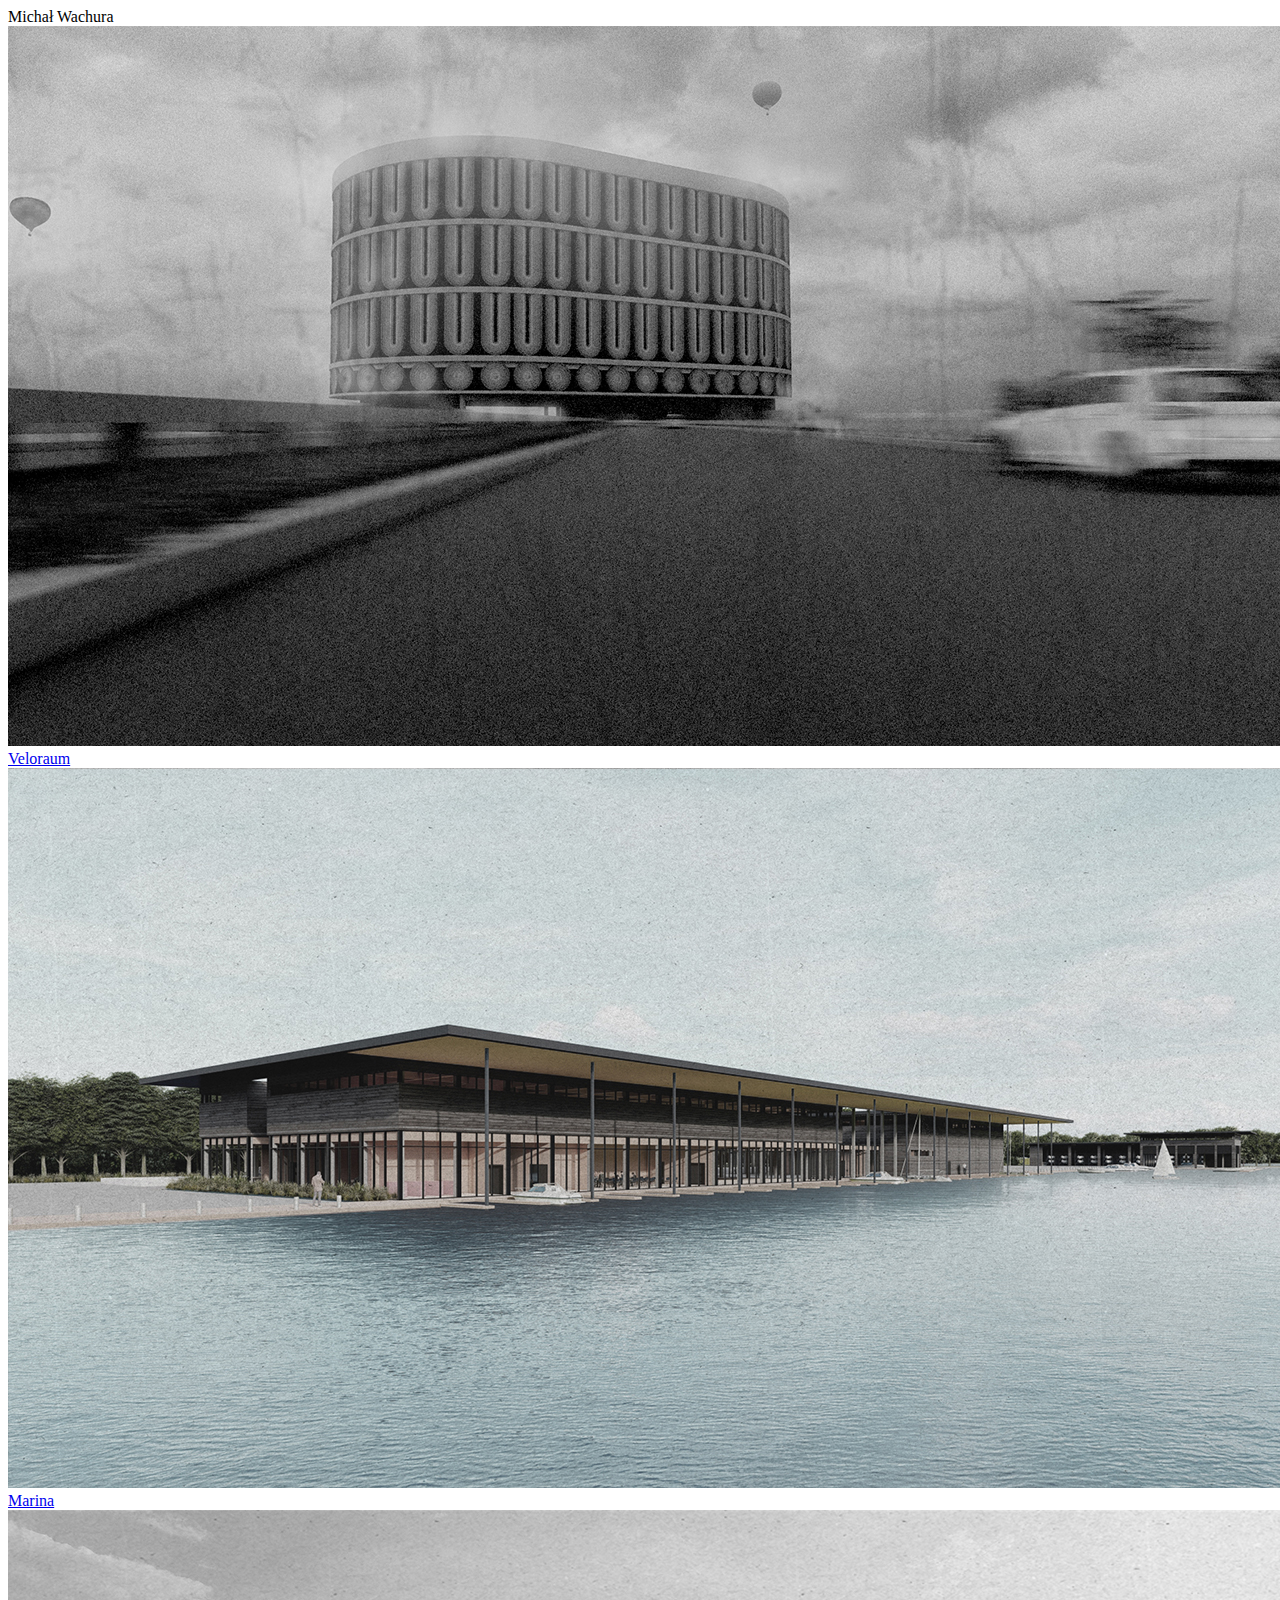
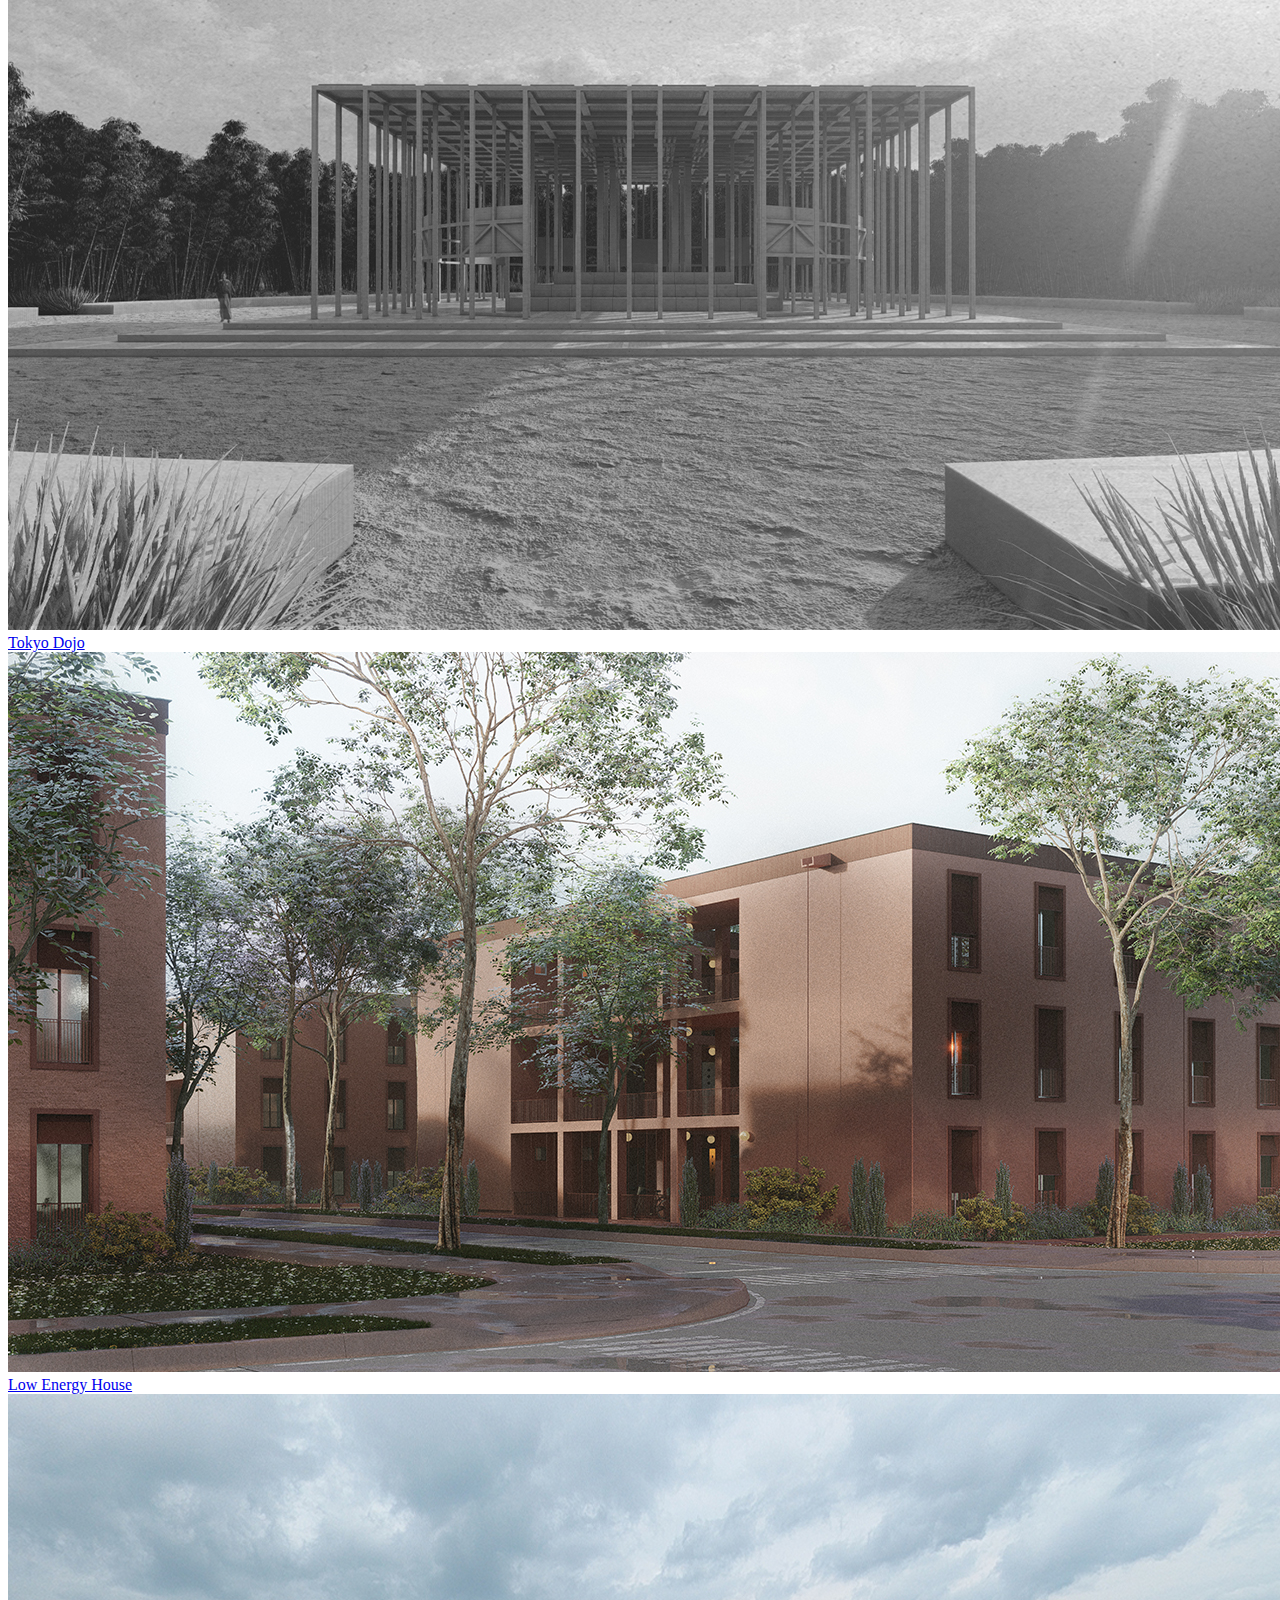
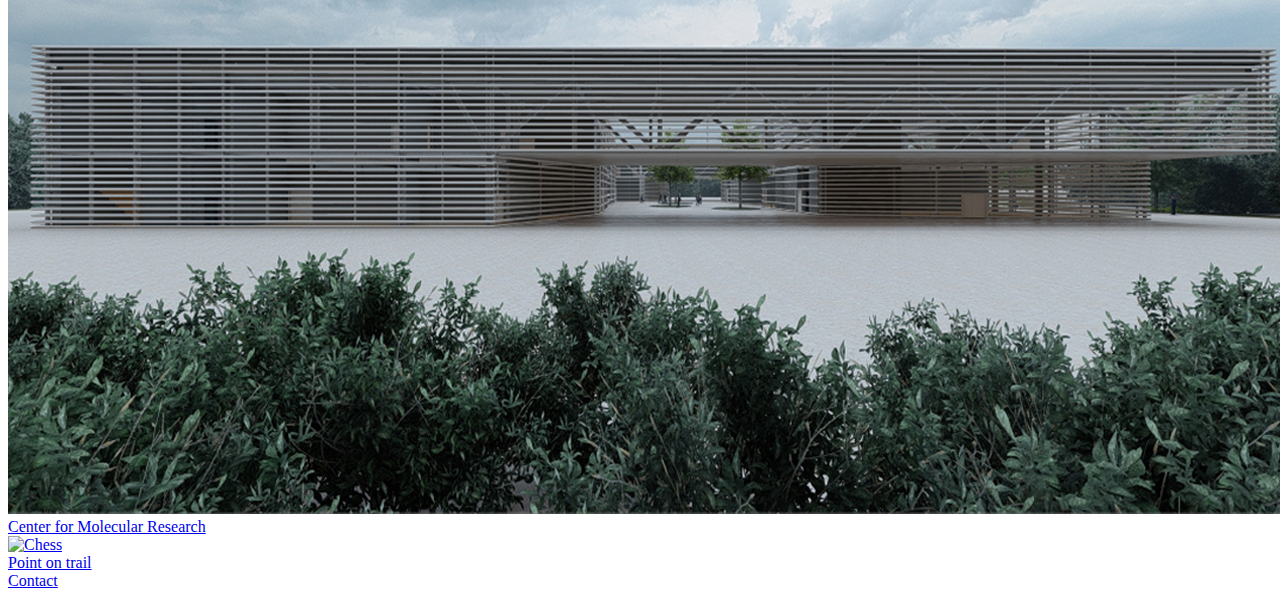
==== index.html @ 65151a2c "change path to folder from "/thumb" to 'thumb'" ====
<!DOCTYPE html>
<html lang="pl">

<head>
  <meta charset="UTF-8">
  <meta name="viewport" content="width=device-width, initial-scale=1.0">
  <link rel="stylesheet" href="https://cdnjs.cloudflare.com/ajax/libs/font-awesome/6.4.2/css/all.min.css"
    integrity="sha512-z3gLpd7yknf1YoNbCzqRKc4qyor8gaKU1qmn+CShxbuBusANI9QpRohGBreCFkKxLhei6S9CQXFEbbKuqLg0DA=="
    crossorigin="anonymous" referrerpolicy="no-referrer" />
  <link rel="icon" type="image/x-icon" href="/favicon/favicon.ico">
  <link rel="stylesheet" href="main.css">
  <title>Renderings Portfolio</title>
</head>

<body>
  <header class="header">Michał Wachura</header>
    <section class="section" id="section--1">
    <div class="container">
      <div class="container__project">
        <a href="/html/veloraum.html" class="container__project__link">
          <img src="thumb/1_Veloraum_Thumb.jpg" alt="Veloraum" class="container__project__img">
          <div class="container__project__overlay">
            <div class="overlay__text">Veloraum</div>
            <!-- <img class="overlay__img"src="/icon_graphics/sarp_icons_overlay.png" alt="" > -->
          </div>
        </a>
      </div>
      <div class="container__project">
        <a href="/html/marina.html" class="container__project__link">
          <img src="thumb/2_Marina_Thumb.jpg" alt="Marina" class="container__project__img">
          <div class="container__project__overlay">
            <div class="overlay__text">Marina</div>
          </div>
        </a>
      </div>
      <div class="container__project">
        <a href="/html/tokyo.html" class="container__project__link">
          <img src="thumb/3_Tokyo_Thumb.jpg" alt="Tokyo" class="container__project__img">
          <div class="container__project__overlay">
            <div class="overlay__text">Tokyo Dojo</div>
          </div>
        </a>
      </div>
      <div class="container__project">
        <a href="/html/sarp.html" class="container__project__link">
          <img src="thumb/4_SARP_Thumb.jpg" alt="SARP" class="container__project__img">
          <div class="container__project__overlay">
            <div class="overlay__text">Low Energy House</div>
          </div>
        </a>
      </div>
      <div class="container__project">
        <a href="/html/cbm.html" class="container__project__link">
          <img src="thumb/5_CBM_Thumb.jpg" alt="CBM" class="container__project__img">
          <div class="container__project__overlay">
            <div class="overlay__text">Center for Molecular Research</div>
          </div>
        </a>
      </div>
      <div class="container__project">
        <a href="/html/point.html" class="container__project__link">
          <img src="thumb/6_Point_Thumb.jpg" alt="Chess" class="container__project__img">
          <div class="container__project__overlay">
            <div class="overlay__text">Point on trail</div>
          </div>
        </a>
      </div>
    </div>
    </div>
  </section>
  

  <footer class="footer">
    <a href="/html/contact.html" class="footer__link">Contact</a>
  </footer>
<!-- Curosor -->
<div class="cursor_container">
  <div class="cursor_container_horizontal"></div>
  <div class="cursor_container_vertical"></div>
</div>

  <script src="/js/cursor.js"></script>
</body>

</html>
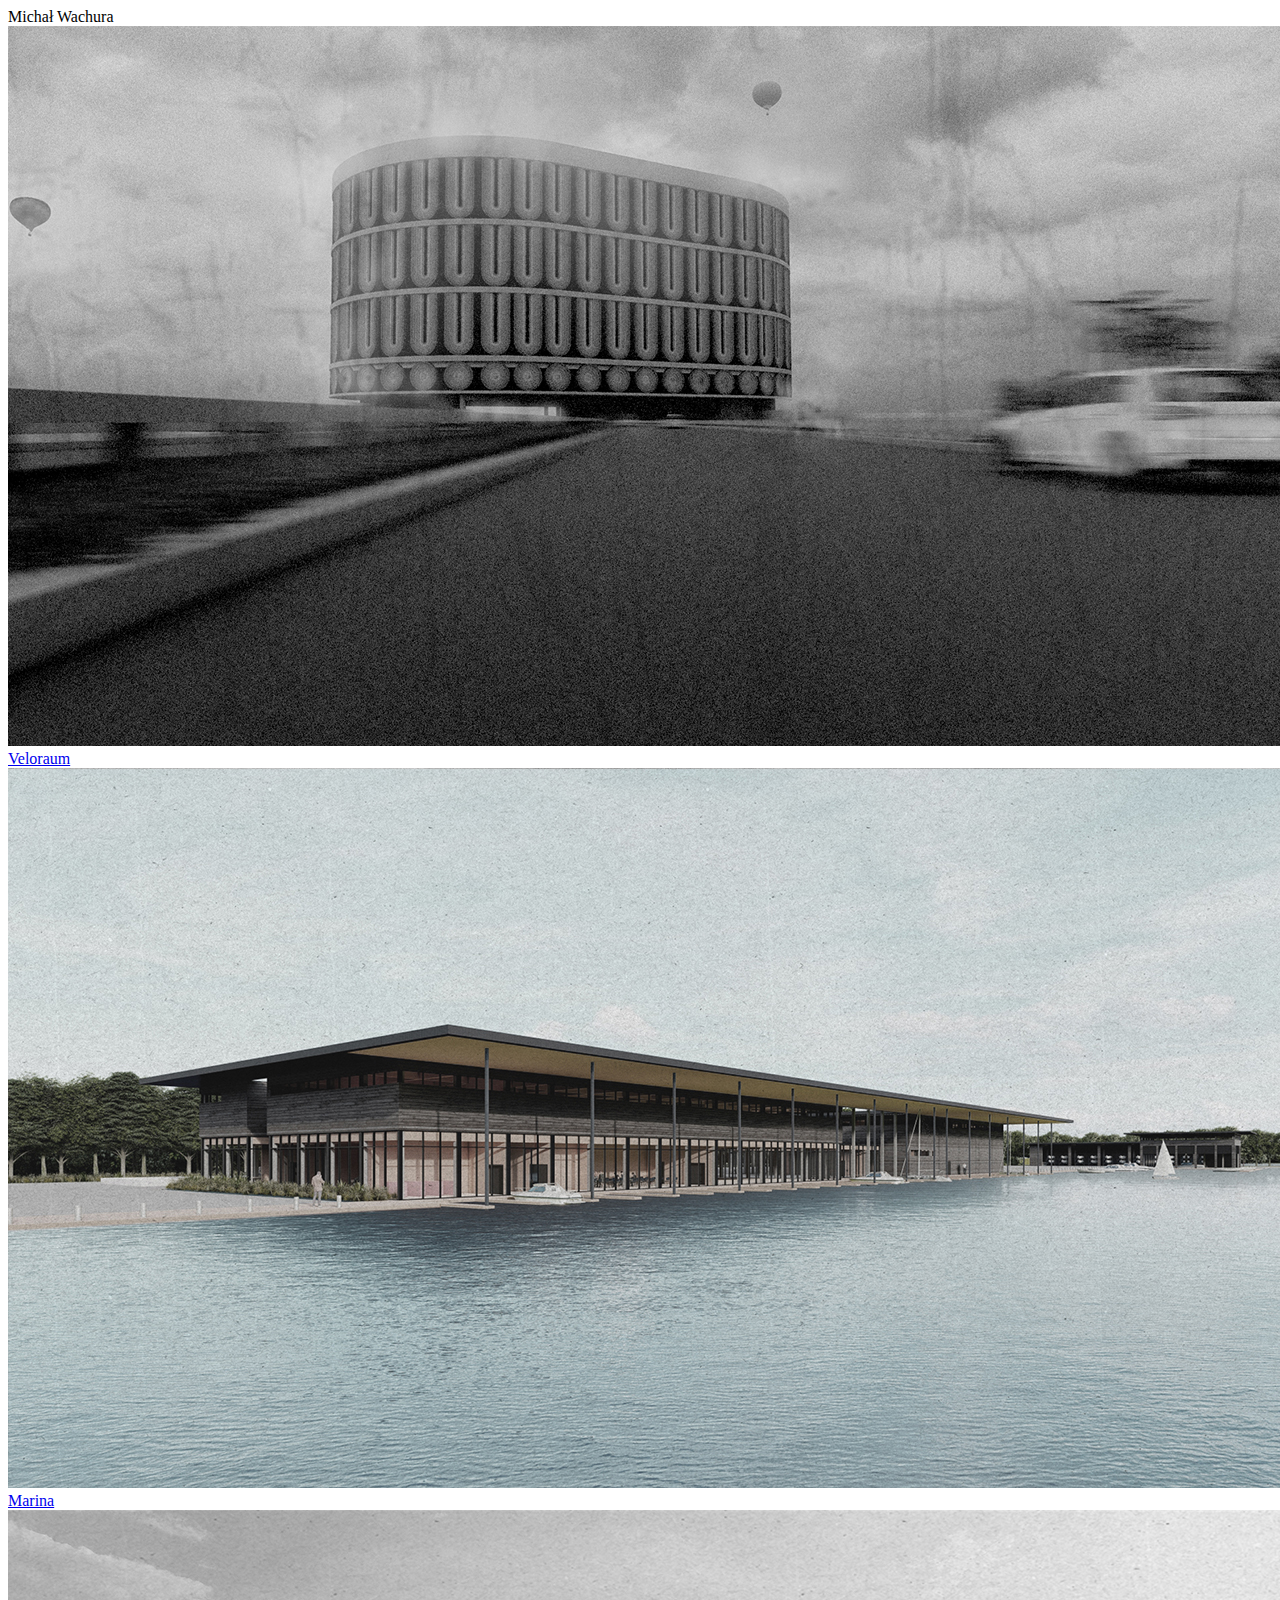
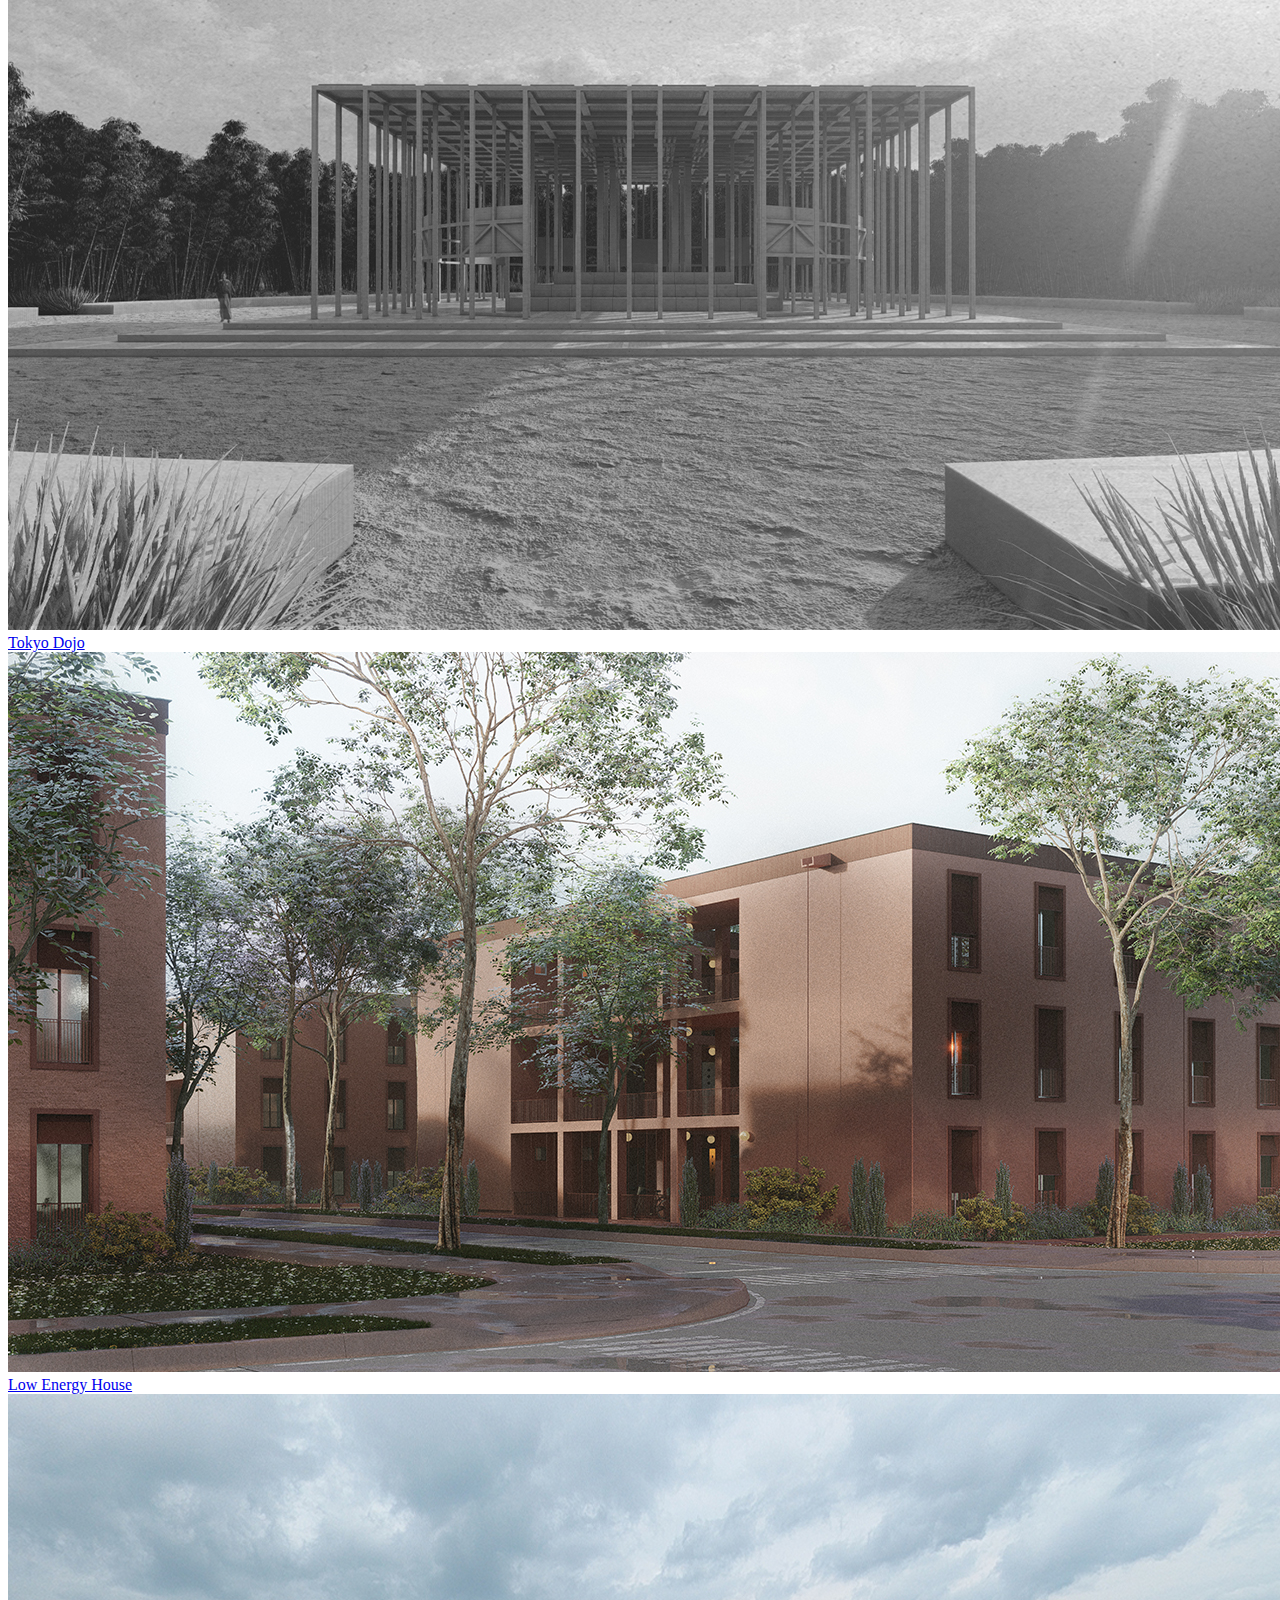
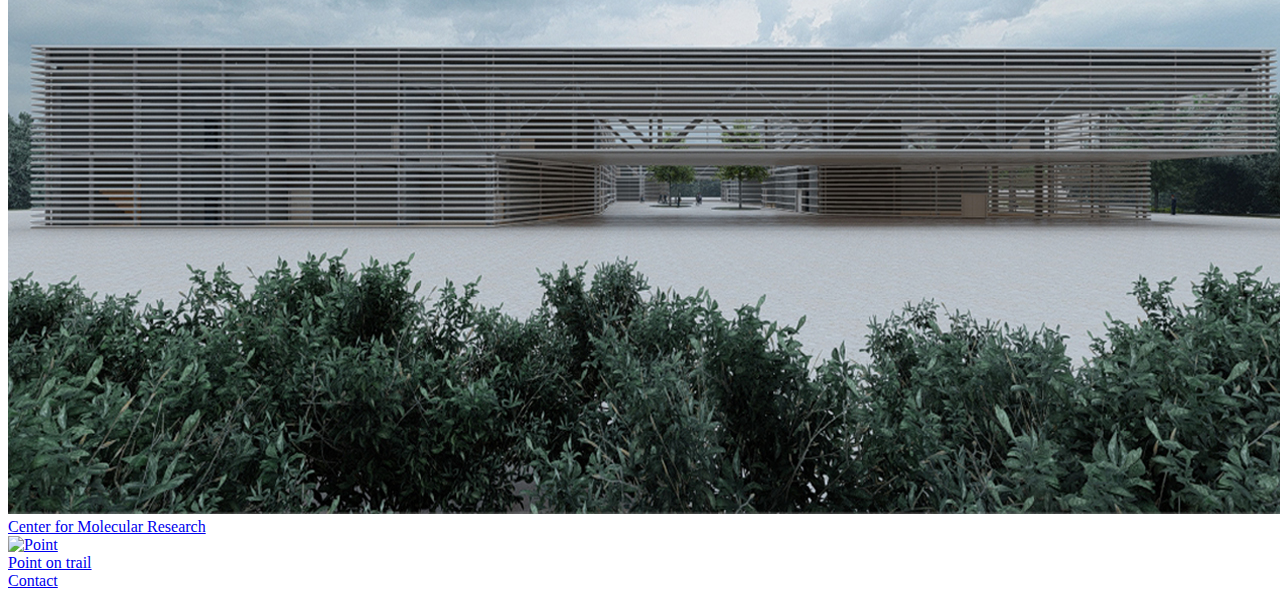
==== commit db738d83: "Add files via upload" ====
--- a/index.html
+++ b/index.html
@@ -59,7 +59,7 @@
       </div>
       <div class="container__project">
         <a href="/html/point.html" class="container__project__link">
-          <img src="thumb/6_Point_Thumb.jpg" alt="Chess" class="container__project__img">
+          <img src="thumb/6_Point_Thumb.jpg" alt="Point" class="container__project__img">
           <div class="container__project__overlay">
             <div class="overlay__text">Point on trail</div>
           </div>
@@ -79,7 +79,7 @@
   <div class="cursor_container_vertical"></div>
 </div>
 
-  <script src="/js/cursor.js"></script>
+  <script src="js/cursor.js"></script>
 </body>
 
 </html>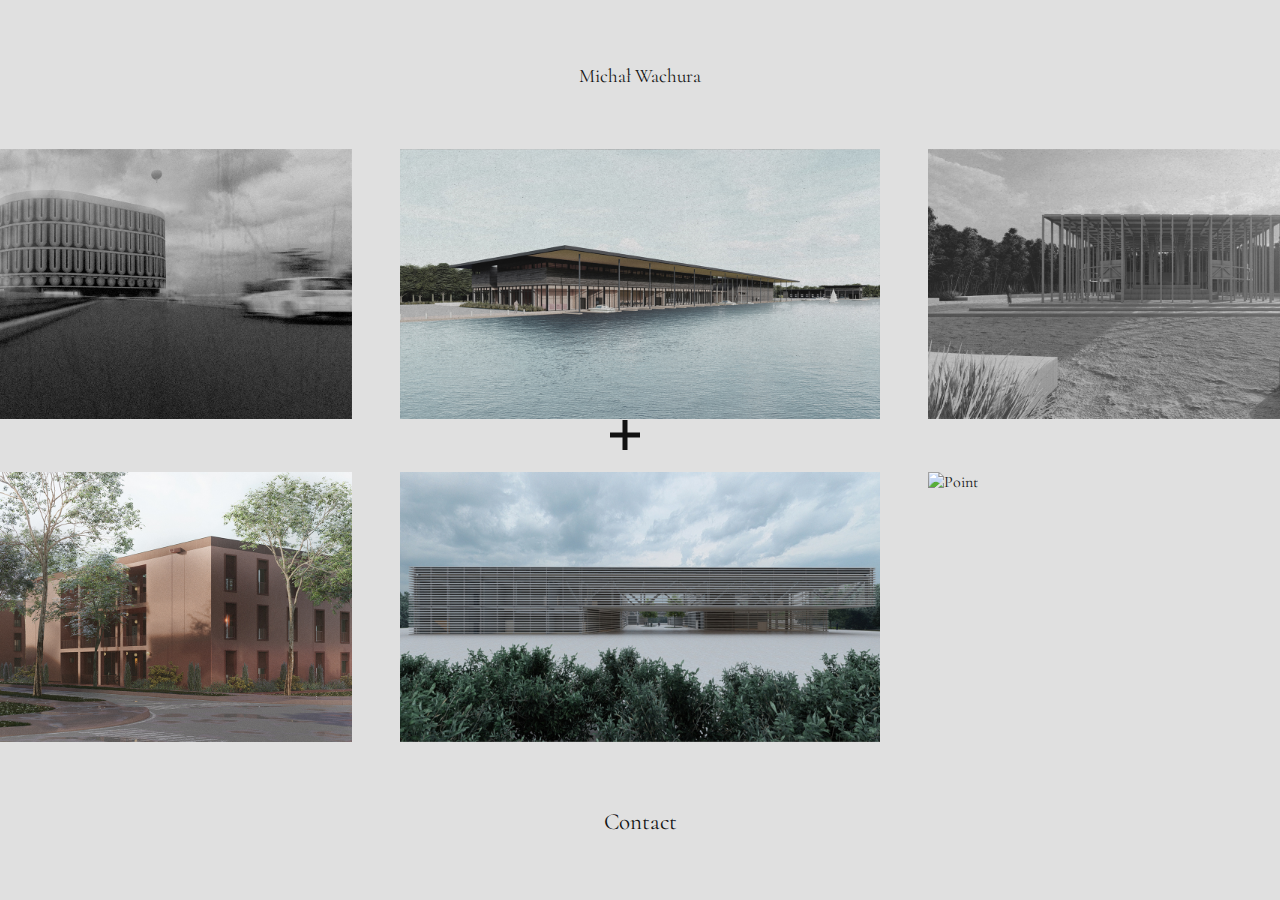
==== commit 9b974031: "Update index.html" ====
--- a/index.html
+++ b/index.html
@@ -7,7 +7,7 @@
   <link rel="stylesheet" href="https://cdnjs.cloudflare.com/ajax/libs/font-awesome/6.4.2/css/all.min.css"
     integrity="sha512-z3gLpd7yknf1YoNbCzqRKc4qyor8gaKU1qmn+CShxbuBusANI9QpRohGBreCFkKxLhei6S9CQXFEbbKuqLg0DA=="
     crossorigin="anonymous" referrerpolicy="no-referrer" />
-  <link rel="icon" type="image/x-icon" href="/favicon/favicon.ico">
+  <link rel="icon" type="image/x-icon" href="favicon/favicon.ico">
   <link rel="stylesheet" href="main.css">
   <title>Renderings Portfolio</title>
 </head>
@@ -17,7 +17,7 @@
     <section class="section" id="section--1">
     <div class="container">
       <div class="container__project">
-        <a href="/html/veloraum.html" class="container__project__link">
+        <a href="html/veloraum.html" class="container__project__link">
           <img src="thumb/1_Veloraum_Thumb.jpg" alt="Veloraum" class="container__project__img">
           <div class="container__project__overlay">
             <div class="overlay__text">Veloraum</div>
@@ -26,7 +26,7 @@
         </a>
       </div>
       <div class="container__project">
-        <a href="/html/marina.html" class="container__project__link">
+        <a href="html/marina.html" class="container__project__link">
           <img src="thumb/2_Marina_Thumb.jpg" alt="Marina" class="container__project__img">
           <div class="container__project__overlay">
             <div class="overlay__text">Marina</div>
@@ -34,7 +34,7 @@
         </a>
       </div>
       <div class="container__project">
-        <a href="/html/tokyo.html" class="container__project__link">
+        <a href="html/tokyo.html" class="container__project__link">
           <img src="thumb/3_Tokyo_Thumb.jpg" alt="Tokyo" class="container__project__img">
           <div class="container__project__overlay">
             <div class="overlay__text">Tokyo Dojo</div>
@@ -42,7 +42,7 @@
         </a>
       </div>
       <div class="container__project">
-        <a href="/html/sarp.html" class="container__project__link">
+        <a href="html/sarp.html" class="container__project__link">
           <img src="thumb/4_SARP_Thumb.jpg" alt="SARP" class="container__project__img">
           <div class="container__project__overlay">
             <div class="overlay__text">Low Energy House</div>
@@ -50,7 +50,7 @@
         </a>
       </div>
       <div class="container__project">
-        <a href="/html/cbm.html" class="container__project__link">
+        <a href="html/cbm.html" class="container__project__link">
           <img src="thumb/5_CBM_Thumb.jpg" alt="CBM" class="container__project__img">
           <div class="container__project__overlay">
             <div class="overlay__text">Center for Molecular Research</div>
@@ -58,7 +58,7 @@
         </a>
       </div>
       <div class="container__project">
-        <a href="/html/point.html" class="container__project__link">
+        <a href="html/point.html" class="container__project__link">
           <img src="thumb/6_Point_Thumb.jpg" alt="Point" class="container__project__img">
           <div class="container__project__overlay">
             <div class="overlay__text">Point on trail</div>
@@ -71,7 +71,7 @@
   
 
   <footer class="footer">
-    <a href="/html/contact.html" class="footer__link">Contact</a>
+    <a href="html/contact.html" class="footer__link">Contact</a>
   </footer>
 <!-- Curosor -->
 <div class="cursor_container">
@@ -79,7 +79,7 @@
   <div class="cursor_container_vertical"></div>
 </div>
 
-  <script src="js/cursor.js"></script>
+  <script src="/js/cursor.js"></script>
 </body>
 
-</html>+</html>
--- a/main.css
+++ b/main.css
@@ -0,0 +1,285 @@
+@import url('https://fonts.googleapis.com/css2?family=Cormorant&family=IBM+Plex+Mono&family=Montserrat&family=Open+Sans&family=Orbitron&family=Roboto&display=swap');
+
+@import url(./css/cursor.css);
+
+
+/* font-family: 'Cormorant', serif; */
+/* font-family: 'IBM Plex Mono', monospace; */
+/* font-family: 'Montserrat', sans-serif; */
+/* font-family: 'Open Sans', sans-serif; */
+/* font-family: 'Orbitron', sans-serif; */
+
+
+:root {
+  --bg-color:#141414;
+  --bg-color-two:#e0e0e0;
+  --txt-color :#f1f1f1;
+}
+
+*{
+  box-sizing: border-box;
+}
+
+body{
+  background-color: var(--bg-color-two);
+  color: var(--bg-color);
+  font-family: 'Helvetica', sans-serif;
+  margin: 0;
+  display: flex;
+  flex-direction: column;
+  align-items: center;
+  justify-content: center;
+  height: 100vh;
+  overflow: hidden;
+  font-family: 'Cormorant', serif;
+  cursor: none;
+}
+::selection{
+  background-color:var(--bg-color);
+  color: var(--bg-color-two);
+}
+
+/* HOMEPAGE */
+.header{
+ display: flex;
+ justify-content: center;
+ font-size: larger;
+ 
+}
+.section{
+  height: 80vh;
+  display: flex;
+  align-items: center;
+  justify-content: center;
+  cursor: none;
+}
+.container{
+  display: grid;
+  grid-template-columns: 1fr 1fr 1fr;
+  grid-template-rows: 1fr 1fr;
+  gap: 3rem;
+
+}
+.container__project{
+  position: relative;
+}
+.container__project__link{
+  text-decoration: none;
+  color: var(--bg-color);
+  font-family: 'Cormorant', serif;
+  
+}
+.container__project__img{
+  width: 30rem;
+  cursor: none;
+}
+.container__project__overlay{
+  position: absolute;
+  bottom: 0;
+  left: 0;
+  right: 0;
+  background-color: var(--bg-color);
+  color: var(--txt-color);
+  overflow: hidden;
+  width: 100%;
+  height: 0;
+  transition: .5s ease;
+  display: flex;
+  justify-content: center;
+  align-items: center;
+  flex-direction: column;
+  font-size:xx-large;
+  cursor: none;
+  
+}
+.overlay__img{
+  padding-top: 1rem;
+  width: 1.8rem;
+  opacity: 95%;
+
+}
+.container__project :hover .container__project__overlay{
+  height: 100%;
+}
+
+.footer , .footer__link{
+  text-decoration: none;
+  color: var(--bg-color);
+  transition: 0.15s ease-in;
+  cursor: none;
+  font-size: larger;
+}
+.footer:hover, .footer__link:hover{
+  background-color: var(--bg-color);
+  color: var(--bg-color-two);
+  cursor: none;
+}
+
+/* Media Querries */
+
+@media only screen and (max-width: 767px) {
+  /* Styles for mobile phones */
+body{
+    display: flex;
+    flex-direction: column;
+    overflow:scroll;
+    /* padding-top: 40rem; */
+    height: 100%;
+  }
+  header{
+    margin-bottom: 5rem;
+    padding-top: 5rem;
+  }
+  section{
+    display: flex;
+    flex-direction: column;
+    width: 80%;
+  }
+  .container{
+    margin-top: 40rem;
+    display: flex;
+    flex-direction: column;
+    align-items: center;
+    justify-content: center;
+    gap: 3rem;
+    width: 90%;
+    
+    /* border: 2px solid red; */
+  }
+  .container__project__img,.container__project__overlay{
+    width: 100%;
+    
+  }
+  .overlay__text{
+    text-align: center;
+  }
+
+
+  .footer{
+    display: flex;
+    justify-content: center;
+    margin-top: 40rem;
+    padding-top:5rem ;
+    height: 20vh;
+    
+  }
+}
+
+@media only screen and (min-width: 768px) and (max-width: 991px) {
+  /* Styles for tablets */
+  body{
+    display: flex;
+    flex-direction: column;
+    overflow:scroll;
+    padding-top: 40rem;
+    
+  }
+  header{
+    display: flex;
+    margin-bottom: 3rem;
+  }
+  section{
+    display: flex;
+    flex-direction: column;
+  }
+  .container{
+    display: flex;
+    flex-direction: column;
+    gap: 3rem;
+    height: 80rem;
+  
+  }
+  .footer{
+    margin-top: auto;
+    height: 20vh;
+  }
+  
+}
+@media only screen and (min-width: 992px) and (max-width: 1199px) {
+  /* Styles for small laptops and desktops */
+  body{
+    display: flex;
+    flex-direction: column;
+    overflow:scroll;
+    padding-top: 40rem;
+    
+  }
+  header{
+    display: flex;
+  }
+  section{
+    display: flex;
+    flex-direction: column;
+  }
+  .container{
+    display: flex;
+    flex-direction: column;
+    gap: 3rem;
+    
+  
+  }
+}
+@media only screen and (min-width: 1200px) {
+  /* Styles for large laptops and desktops */
+}
+
+
+
+
+
+
+
+
+
+
+
+
+
+
+
+
+
+
+
+
+
+
+
+
+
+
+
+
+
+
+
+
+
+
+
+
+
+
+
+
+
+
+
+
+
+
+
+
+
+
+
+
+
+
+
+
+
+
+
+
+
